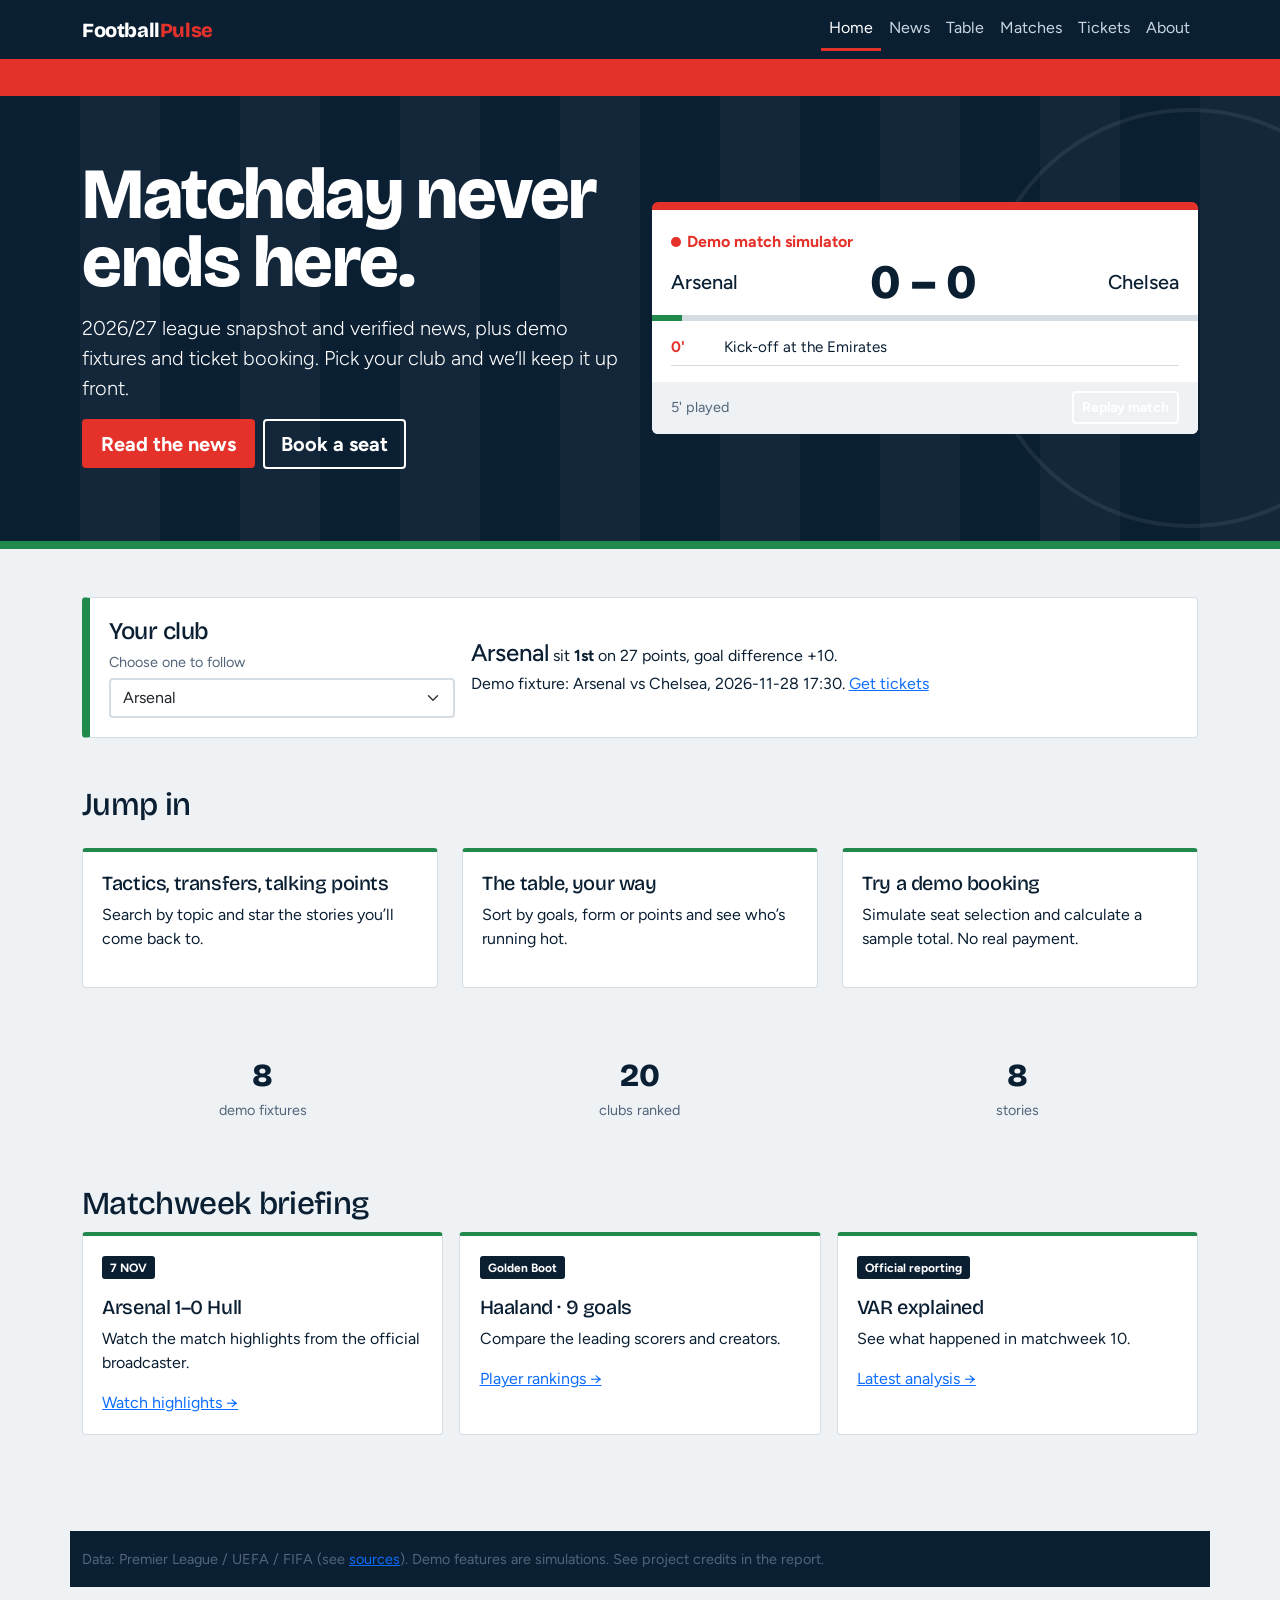
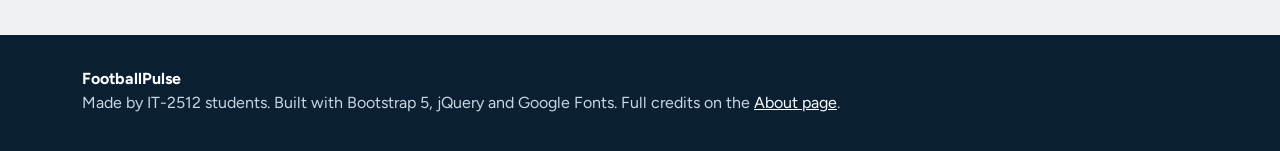
==== index.html @ cdb5df7a "Add files via upload" ====
<!DOCTYPE html><html lang="en"><head><meta charset="UTF-8"><meta name="viewport" content="width=device-width,initial-scale=1"><title>FootballPulse – Home</title><link href="https://cdn.jsdelivr.net/npm/bootstrap@5.3.3/dist/css/bootstrap.min.css" rel="stylesheet"><link href="https://fonts.googleapis.com/css2?family=Bricolage+Grotesque:wght@700;800&family=Figtree:wght@400;600;700&display=swap" rel="stylesheet"><link rel="stylesheet" href="css/style.css"></head><body data-page="index">
<div class="ticker" aria-hidden="true"><span>2026/27 Premier League · Official matchweek 10 reporting · Verified stats snapshot · Demo match simulator</span></div>
<header class="hero"><div class="container"><div class="row align-items-center g-4"><div class="col-lg-6"><h1>Matchday never ends here.</h1><p class="lead mt-3">2026/27 league snapshot and verified news, plus demo fixtures and ticket booking. Pick your club and we’ll keep it up front.</p><a href="news.html" class="btn btn-fp btn-lg me-2 mb-2">Read the news</a><a href="tickets.html" class="btn btn-line btn-lg mb-2">Book a seat</a></div>
<div class="col-lg-6"><div class="mc"><div class="mc-top"><p class="live mb-1">Demo match simulator</p><div class="d-flex justify-content-between align-items-center"><span class="h5 mb-0">Arsenal</span><span class="score" id="score">0 – 0</span><span class="h5 mb-0">Chelsea</span></div></div><div class="prog"><div id="prog"></div></div><ul class="evs" id="evs" aria-live="polite"><li><b>0'</b>Kick-off at the Emirates</li></ul><div class="mc-foot d-flex justify-content-between align-items-center"><span class="meta"><span id="clock">0</span>' played</span><button id="replay" class="btn btn-line btn-sm">Replay match</button></div></div></div></div></div></header>
<main class="container py-5">
<section class="follow mb-5"><div class="row align-items-center g-3"><div class="col-md-4"><h2 class="h4 mb-1">Your club</h2><label for="club" class="meta">Choose one to follow</label><select id="club" class="form-select mt-1"></select></div><div class="col-md-8" id="clubInfo"></div></div></section>
<h2 class="mb-4">Jump in</h2><div class="row g-4">
<div class="col-12 col-md-6 col-lg-4"><a href="news.html" class="fp-card text-decoration-none text-reset"><h3 class="h5">Tactics, transfers, talking points</h3><p>Search by topic and star the stories you’ll come back to.</p></a></div>
<div class="col-12 col-md-6 col-lg-4"><a href="stats.html" class="fp-card text-decoration-none text-reset"><h3 class="h5">The table, your way</h3><p>Sort by goals, form or points and see who’s running hot.</p></a></div>
<div class="col-12 col-lg-4"><a href="tickets.html" class="fp-card text-decoration-none text-reset"><h3 class="h5">Try a demo booking</h3><p>Simulate seat selection and calculate a sample total. No real payment.</p></a></div></div>
<div class="row text-center mt-5 g-3"><div class="col-4"><div class="total" data-n="8">0</div><p class="meta">demo fixtures</p></div><div class="col-4"><div class="total" data-n="20">0</div><p class="meta">clubs ranked</p></div><div class="col-4"><div class="total" data-n="8">0</div><p class="meta">stories</p></div></div><section class="mt-5"><h2>Matchweek briefing</h2><div class="row g-3"><div class="col-md-4"><div class="fp-card"><span class="tag">7 NOV</span><h3 class="h5 mt-3">Arsenal 1–0 Hull</h3><p>Watch the match highlights from the official broadcaster.</p><a href="news.html">Watch highlights →</a></div></div><div class="col-md-4"><div class="fp-card"><span class="tag">Golden Boot</span><h3 class="h5 mt-3">Haaland · 9 goals</h3><p>Compare the leading scorers and creators.</p><a href="stats.html">Player rankings →</a></div></div><div class="col-md-4"><div class="fp-card"><span class="tag">Official reporting</span><h3 class="h5 mt-3">VAR explained</h3><p>See what happened in matchweek 10.</p><a href="news.html">Latest analysis →</a></div></div></div></section></main>
<script src="https://cdn.jsdelivr.net/npm/jquery@3.7.1/dist/jquery.min.js"></script><script src="https://cdn.jsdelivr.net/npm/bootstrap@5.3.3/dist/js/bootstrap.bundle.min.js"></script><script src="js/data.js"></script><script src="js/layout.js"></script><script src="js/home.js"></script><footer class="container py-3"><small class="meta">Data: Premier League / UEFA / FIFA (see <a href="DATA_SOURCES.md">sources</a>). Demo features are simulations. See project credits in the report.</small></footer></body></html>
---- css/style.css ----
:root{--ink:#0b1f33;--paper:#eef2f5;--card:#fff;--red:#e4322b;--pitch:#1f8a4c;--line:#d5dde4;--mut:#52657a}
body{font-family:'Figtree',sans-serif;background:var(--paper);color:var(--ink)}
h1,h2,h3,h4,h5,.navbar-brand{font-family:'Bricolage Grotesque',sans-serif;letter-spacing:-.02em}
.navbar{background:var(--ink)}.navbar-brand{font-weight:800;color:#fff!important}.navbar-brand b{color:var(--red)}
.nav-link{color:#c9d6e2!important;border-bottom:3px solid transparent}.nav-link:hover{color:#fff!important}
.nav-link.active{color:#fff!important;border-bottom-color:var(--red)}
a:focus-visible,button:focus-visible,input:focus-visible,select:focus-visible,th:focus-visible{outline:3px solid var(--red)!important;outline-offset:2px;box-shadow:none!important}
.ticker{background:var(--red);color:#fff;overflow:hidden;white-space:nowrap;font-weight:600;padding:.4rem 0}
.ticker span{display:inline-block;padding-left:100%;animation:tick 40s linear infinite}
@keyframes tick{to{transform:translateX(-100%)}}
@media(prefers-reduced-motion:reduce){.ticker span{animation:none;padding-left:1rem}}
.hero{background:var(--ink);color:#fff;padding:4rem 0;border-bottom:8px solid var(--pitch)}
.hero h1{font-size:clamp(2.2rem,6vw,4.5rem);font-weight:800;max-width:14ch}
.scoreboard{background:#fff;color:var(--ink);border-radius:6px;padding:1.5rem;border-left:8px solid var(--red)}
.scoreboard .score{font-family:'Bricolage Grotesque';font-size:2.5rem;font-weight:800}
.live{color:var(--red);font-weight:700}.live::before{content:"";display:inline-block;width:.6rem;height:.6rem;border-radius:50%;background:var(--red);margin-right:.4rem;animation:pulse 1.2s infinite}
@keyframes pulse{50%{opacity:.2}}
.btn-fp{background:var(--red);color:#fff;font-weight:700;border:0;border-radius:4px;padding:.6rem 1.2rem;transition:transform .15s,background .15s}
.btn-fp:hover{background:#b8231d;color:#fff;transform:translateY(-2px)}
.btn-line{border:2px solid var(--ink);color:var(--ink);font-weight:700;border-radius:4px}.btn-line:hover{background:var(--ink);color:#fff}
.hero .btn-line{border-color:#fff;color:#fff}.hero .btn-line:hover{background:#fff;color:var(--ink)}
.fp-card{display:block;background:var(--card);border:1px solid var(--line);border-top:4px solid var(--pitch);border-radius:4px;padding:1.2rem;height:100%;transition:transform .2s,box-shadow .2s}
.fp-card:hover{transform:translateY(-4px);box-shadow:0 8px 20px rgba(11,31,51,.15)}
.tag{display:inline-block;background:var(--ink);color:#fff;font-size:.75rem;font-weight:700;padding:.15rem .5rem;border-radius:3px}
.meta{color:var(--mut);font-size:.9rem}
.page-head{padding:2.5rem 0 1rem}.page-head h1{font-weight:800;font-size:clamp(2rem,5vw,3rem)}
.custom-grid{display:grid;grid-template-columns:1fr;gap:1rem}
@media(min-width:768px){.custom-grid{grid-template-columns:repeat(2,1fr)}}
@media(min-width:1200px){.custom-grid{grid-template-columns:repeat(3,1fr)}}
.empty{text-align:center;padding:2.5rem;border:2px dashed var(--line);border-radius:6px;color:var(--mut)}
.table-fp{background:#fff}.table-fp th{background:var(--ink);color:#fff;cursor:pointer;white-space:nowrap}
.table-fp tr.top4 td:first-child{border-left:5px solid var(--pitch)}.table-fp tr.rel td:first-child{border-left:5px solid var(--red)}
.fx{background:#fff;border:1px solid var(--line);border-radius:4px;margin-bottom:.75rem}
.fx-head{width:100%;text-align:left;background:none;border:0;padding:1rem;font-weight:700;display:flex;justify-content:space-between;gap:1rem;flex-wrap:wrap}
.fx-body{display:none;padding:0 1rem 1rem}
.form-control,.form-select{border:2px solid var(--line);border-radius:4px}.form-control:focus,.form-select:focus{border-color:var(--ink);box-shadow:none}
.invalid-feedback{font-weight:600}.success-box{display:none;background:var(--pitch);color:#fff;padding:1rem;border-radius:4px;margin-bottom:1rem}
.total{font-family:'Bricolage Grotesque';font-size:2rem;font-weight:800}
footer{background:var(--ink);color:#c9d6e2;padding:2rem 0;margin-top:3rem}
#toTop{position:fixed;right:1rem;bottom:1rem;display:none;z-index:9}
.hero{background:var(--ink) repeating-linear-gradient(90deg,transparent 0 80px,rgba(255,255,255,.035) 80px 160px);position:relative;overflow:hidden}
.hero::after{content:"";position:absolute;right:-120px;top:50%;width:420px;height:420px;border:4px solid rgba(255,255,255,.07);border-radius:50%;transform:translateY(-50%);pointer-events:none}
.hero h1{max-width:12ch;line-height:.95}
.mc{background:#fff;color:var(--ink);border-radius:6px;border-top:8px solid var(--red);overflow:hidden;position:relative;z-index:1}
.mc-top{padding:1.2rem 1.2rem .6rem}.mc .score{font-family:'Bricolage Grotesque';font-size:3rem;font-weight:800;line-height:1}
.prog{height:6px;background:var(--line)}.prog div{height:100%;width:0;background:var(--pitch)}
.evs{list-style:none;margin:0;padding:.6rem 1.2rem 1rem;max-height:180px;overflow:auto}
.evs li{padding:.35rem 0;border-bottom:1px solid var(--line);display:flex;gap:.7rem;font-size:.95rem}.evs b{min-width:2.6rem;color:var(--red)}
.mc-foot{padding:.6rem 1.2rem;background:var(--paper)}
.follow{background:#fff;border:1px solid var(--line);border-left:8px solid var(--pitch);border-radius:4px;padding:1.2rem}
.btn-sm.btn-line.on{background:var(--ink);color:#fff}
.fp-card.feature{grid-column:1/-1;background:var(--ink);color:#fff;border-top-color:var(--red)}.fp-card.feature h2{font-size:clamp(1.6rem,4vw,2.6rem);max-width:22ch}.fp-card.feature .meta{color:#aebdcc}.fp-card.feature .tag{background:var(--red)}
.fp-card{position:relative}.star{position:absolute;top:.6rem;right:.8rem;background:none;border:0;font-size:1.3rem;color:var(--red)}
.form{display:inline-flex;gap:3px}.form i{width:10px;height:10px;border-radius:50%;display:inline-block}.fW{background:var(--pitch)}.fD{background:#9aa8b6}.fL{background:var(--red)}
.ptscell{position:relative;min-width:70px}.bar{position:absolute;left:0;bottom:0;height:4px;background:var(--pitch);opacity:.6;transition:width .4s}
.countdown{background:var(--ink);color:#fff;border-radius:4px;padding:1rem 1.2rem;margin-bottom:1.5rem;display:flex;justify-content:space-between;gap:1rem;flex-wrap:wrap;align-items:center;border-left:8px solid var(--red)}.countdown .big{font-family:'Bricolage Grotesque';font-size:1.8rem;font-weight:800}
.pitch{display:grid;grid-template-columns:1fr 1.4fr 1fr;grid-template-rows:auto 80px auto;gap:6px;background:var(--pitch);padding:8px;border-radius:6px}
.pitch .n{grid-column:1/4}.pitch .s{grid-column:1/4;grid-row:3}.pitch .w{grid-row:2}.pitch .e{grid-row:2;grid-column:3}.pitch .mid{grid-row:2;grid-column:2;border:2px solid rgba(255,255,255,.5);border-radius:4px}
.st{background:#fff;border:2px solid transparent;border-radius:4px;padding:.5rem;font-weight:700;line-height:1.1;transition:transform .15s}.st:hover{transform:scale(1.03)}.st.on{background:var(--red);color:#fff}
@media(max-width:575px){.mc .score{font-size:2.2rem}}

.video-wrap{position:relative;width:100%;aspect-ratio:16/9;background:#101820;border-radius:8px;overflow:hidden}.video-wrap iframe{width:100%;height:100%;border:0}.stat-number{font-size:2.6rem;font-weight:800;color:var(--pitch)}.stat-player{height:100%}th:focus-visible,button:focus-visible,a:focus-visible{outline:3px solid #84cc16;outline-offset:2px}@media(max-width:575px){.stat-number{font-size:2rem}}
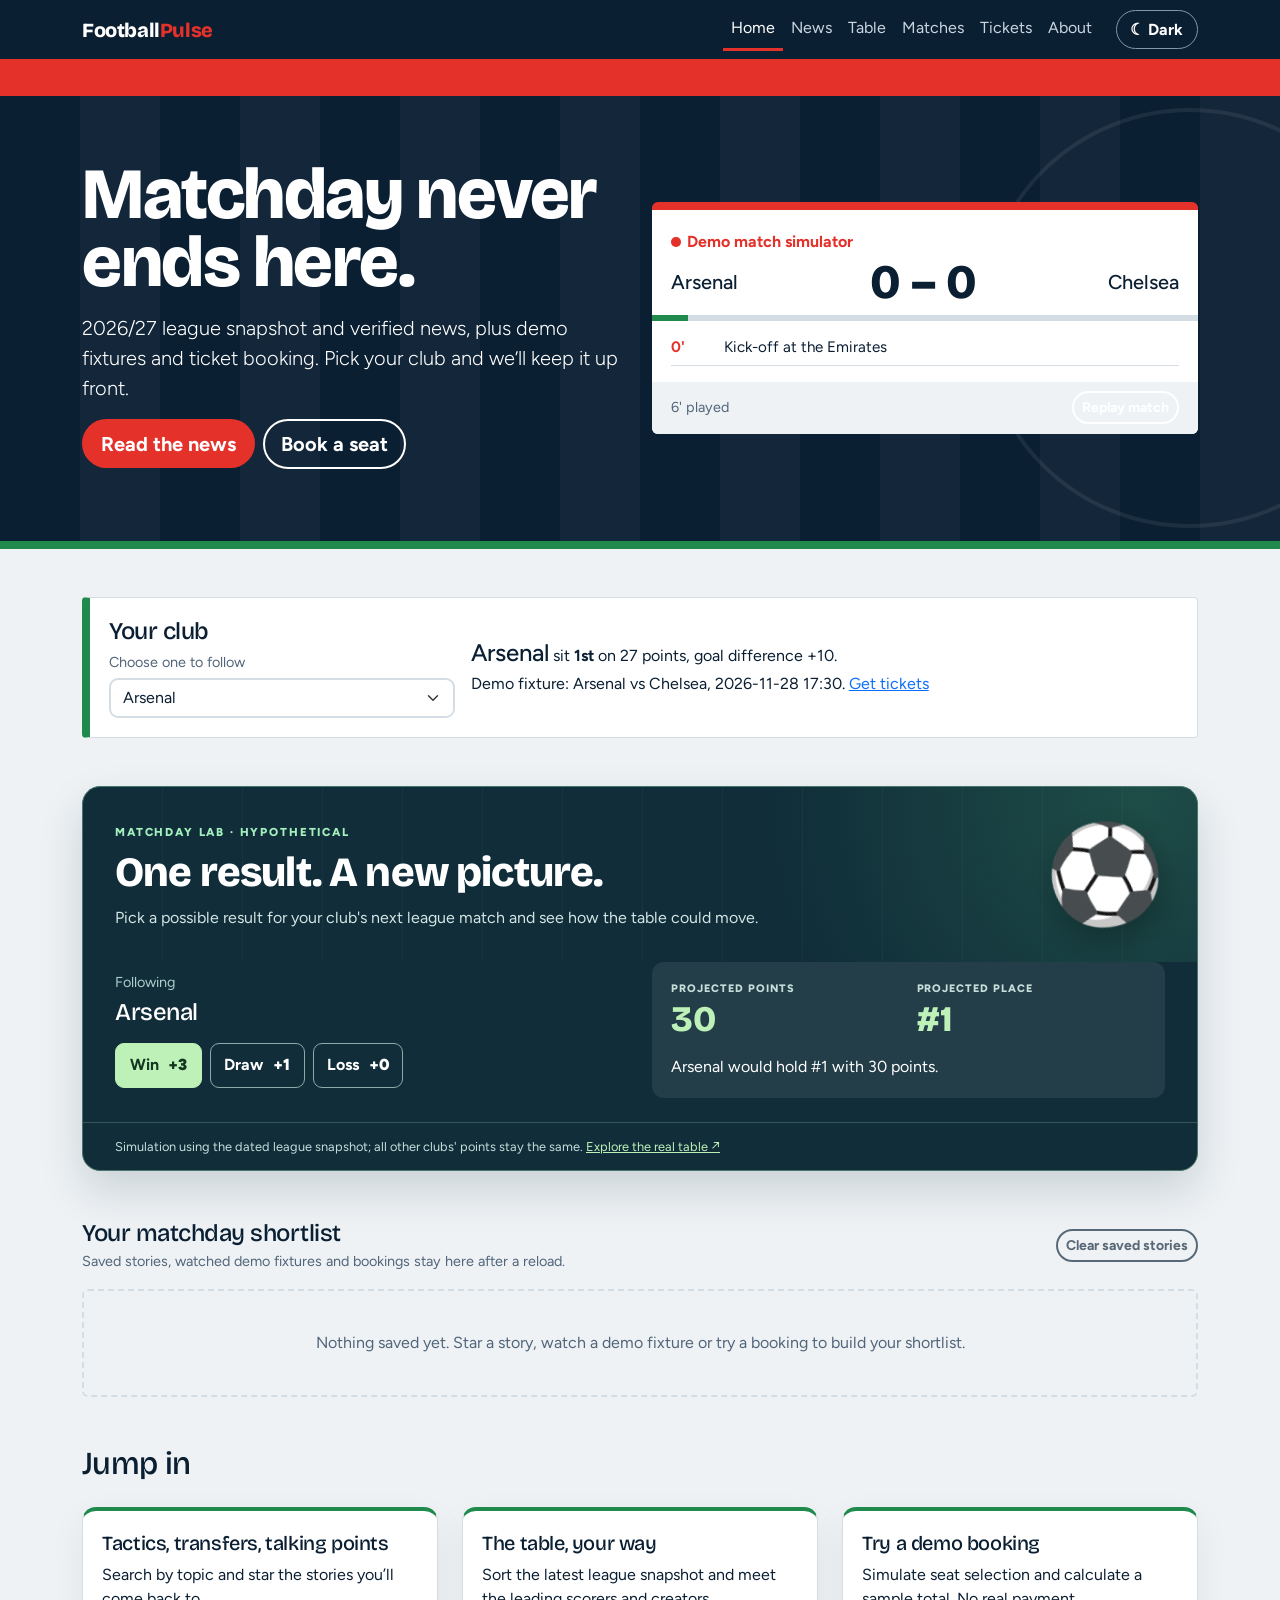
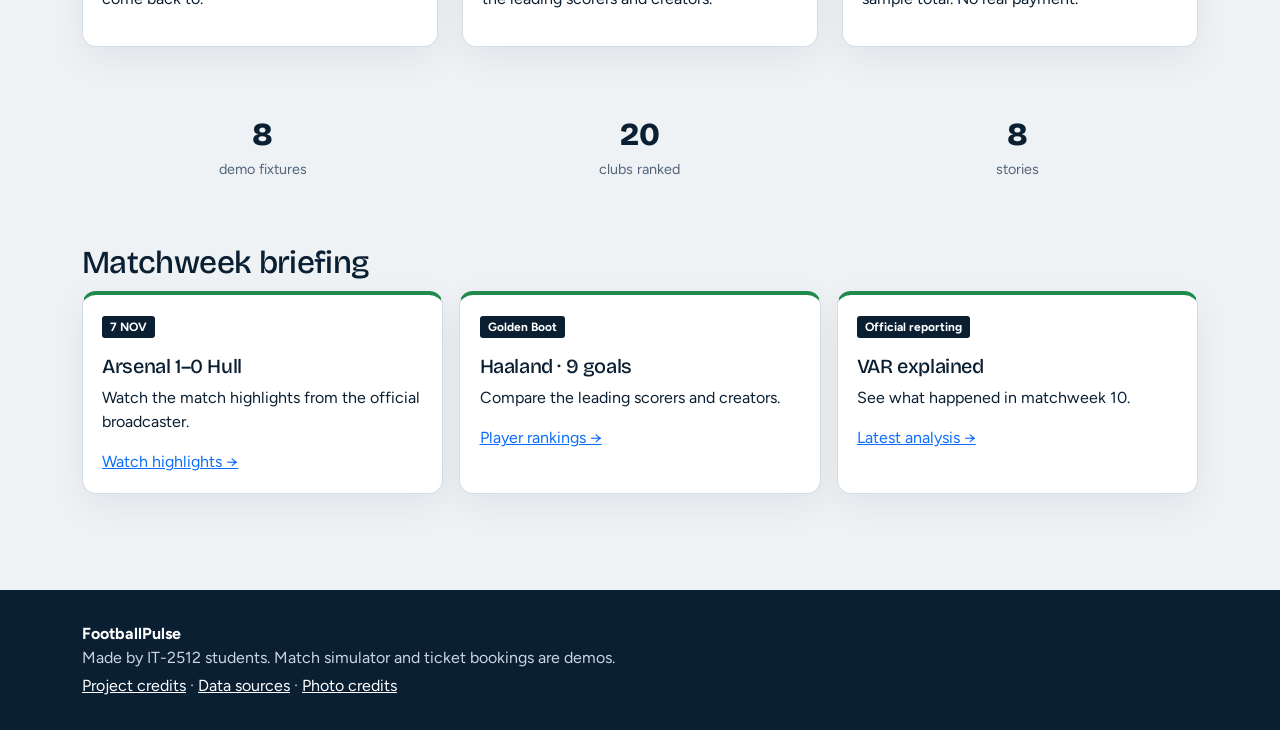
==== commit 19e8dc3b: "Improve FootballPulse pages and matchday features" ====
--- a/index.html
+++ b/index.html
@@ -1,12 +1,127 @@
-<!DOCTYPE html><html lang="en"><head><meta charset="UTF-8"><meta name="viewport" content="width=device-width,initial-scale=1"><title>FootballPulse – Home</title><link href="https://cdn.jsdelivr.net/npm/bootstrap@5.3.3/dist/css/bootstrap.min.css" rel="stylesheet"><link href="https://fonts.googleapis.com/css2?family=Bricolage+Grotesque:wght@700;800&family=Figtree:wght@400;600;700&display=swap" rel="stylesheet"><link rel="stylesheet" href="css/style.css"></head><body data-page="index">
-<div class="ticker" aria-hidden="true"><span>2026/27 Premier League · Official matchweek 10 reporting · Verified stats snapshot · Demo match simulator</span></div>
-<header class="hero"><div class="container"><div class="row align-items-center g-4"><div class="col-lg-6"><h1>Matchday never ends here.</h1><p class="lead mt-3">2026/27 league snapshot and verified news, plus demo fixtures and ticket booking. Pick your club and we’ll keep it up front.</p><a href="news.html" class="btn btn-fp btn-lg me-2 mb-2">Read the news</a><a href="tickets.html" class="btn btn-line btn-lg mb-2">Book a seat</a></div>
-<div class="col-lg-6"><div class="mc"><div class="mc-top"><p class="live mb-1">Demo match simulator</p><div class="d-flex justify-content-between align-items-center"><span class="h5 mb-0">Arsenal</span><span class="score" id="score">0 – 0</span><span class="h5 mb-0">Chelsea</span></div></div><div class="prog"><div id="prog"></div></div><ul class="evs" id="evs" aria-live="polite"><li><b>0'</b>Kick-off at the Emirates</li></ul><div class="mc-foot d-flex justify-content-between align-items-center"><span class="meta"><span id="clock">0</span>' played</span><button id="replay" class="btn btn-line btn-sm">Replay match</button></div></div></div></div></div></header>
-<main class="container py-5">
-<section class="follow mb-5"><div class="row align-items-center g-3"><div class="col-md-4"><h2 class="h4 mb-1">Your club</h2><label for="club" class="meta">Choose one to follow</label><select id="club" class="form-select mt-1"></select></div><div class="col-md-8" id="clubInfo"></div></div></section>
-<h2 class="mb-4">Jump in</h2><div class="row g-4">
-<div class="col-12 col-md-6 col-lg-4"><a href="news.html" class="fp-card text-decoration-none text-reset"><h3 class="h5">Tactics, transfers, talking points</h3><p>Search by topic and star the stories you’ll come back to.</p></a></div>
-<div class="col-12 col-md-6 col-lg-4"><a href="stats.html" class="fp-card text-decoration-none text-reset"><h3 class="h5">The table, your way</h3><p>Sort by goals, form or points and see who’s running hot.</p></a></div>
-<div class="col-12 col-lg-4"><a href="tickets.html" class="fp-card text-decoration-none text-reset"><h3 class="h5">Try a demo booking</h3><p>Simulate seat selection and calculate a sample total. No real payment.</p></a></div></div>
-<div class="row text-center mt-5 g-3"><div class="col-4"><div class="total" data-n="8">0</div><p class="meta">demo fixtures</p></div><div class="col-4"><div class="total" data-n="20">0</div><p class="meta">clubs ranked</p></div><div class="col-4"><div class="total" data-n="8">0</div><p class="meta">stories</p></div></div><section class="mt-5"><h2>Matchweek briefing</h2><div class="row g-3"><div class="col-md-4"><div class="fp-card"><span class="tag">7 NOV</span><h3 class="h5 mt-3">Arsenal 1–0 Hull</h3><p>Watch the match highlights from the official broadcaster.</p><a href="news.html">Watch highlights →</a></div></div><div class="col-md-4"><div class="fp-card"><span class="tag">Golden Boot</span><h3 class="h5 mt-3">Haaland · 9 goals</h3><p>Compare the leading scorers and creators.</p><a href="stats.html">Player rankings →</a></div></div><div class="col-md-4"><div class="fp-card"><span class="tag">Official reporting</span><h3 class="h5 mt-3">VAR explained</h3><p>See what happened in matchweek 10.</p><a href="news.html">Latest analysis →</a></div></div></div></section></main>
-<script src="https://cdn.jsdelivr.net/npm/jquery@3.7.1/dist/jquery.min.js"></script><script src="https://cdn.jsdelivr.net/npm/bootstrap@5.3.3/dist/js/bootstrap.bundle.min.js"></script><script src="js/data.js"></script><script src="js/layout.js"></script><script src="js/home.js"></script><footer class="container py-3"><small class="meta">Data: Premier League / UEFA / FIFA (see <a href="DATA_SOURCES.md">sources</a>). Demo features are simulations. See project credits in the report.</small></footer></body></html>
+<!DOCTYPE html>
+<html lang="en">
+
+<head>
+    <meta charset="UTF-8">
+    <meta name="viewport" content="width=device-width,initial-scale=1">
+    <title>FootballPulse – Home</title>
+    <link href="https://cdn.jsdelivr.net/npm/bootstrap@5.3.3/dist/css/bootstrap.min.css" rel="stylesheet">
+    <link
+        href="https://fonts.googleapis.com/css2?family=Bricolage+Grotesque:wght@700;800&family=Figtree:wght@400;600;700&display=swap"
+        rel="stylesheet">
+    <link rel="stylesheet" href="css/style.css">
+</head>
+
+<body data-page="index">
+    <div class="ticker" aria-hidden="true"><span>2026/27 Premier League · Official matchweek 10 reporting · Verified
+            stats snapshot · Demo match simulator</span></div>
+    <header class="hero">
+        <div class="container">
+            <div class="row align-items-center g-4">
+                <div class="col-lg-6">
+                    <h1>Matchday never ends here.</h1>
+                    <p class="lead mt-3">2026/27 league snapshot and verified news, plus demo fixtures and ticket
+                        booking. Pick your club and we’ll keep it up front.</p><a href="news.html"
+                        class="btn btn-fp btn-lg me-2 mb-2">Read the news</a><a href="tickets.html"
+                        class="btn btn-line btn-lg mb-2">Book a seat</a>
+                </div>
+                <div class="col-lg-6">
+                    <div class="mc">
+                        <div class="mc-top">
+                            <p class="live mb-1">Demo match simulator</p>
+                            <div class="d-flex justify-content-between align-items-center"><span
+                                    class="h5 mb-0">Arsenal</span><span class="score" id="score">0 – 0</span><span
+                                    class="h5 mb-0">Chelsea</span></div>
+                        </div>
+                        <div class="prog">
+                            <div id="prog"></div>
+                        </div>
+                        <ul class="evs" id="evs" aria-live="polite">
+                            <li><b>0'</b>Kick-off at the Emirates</li>
+                        </ul>
+                        <div class="mc-foot d-flex justify-content-between align-items-center"><span class="meta"><span
+                                    id="clock">0</span>' played</span><button id="replay"
+                                class="btn btn-line btn-sm">Replay match</button></div>
+                    </div>
+                </div>
+            </div>
+        </div>
+    </header>
+    <main class="container py-5">
+        <section class="follow mb-5">
+            <div class="row align-items-center g-3">
+                <div class="col-md-4">
+                    <h2 class="h4 mb-1">Your club</h2><label for="club" class="meta">Choose one to follow</label><select
+                        id="club" class="form-select mt-1"></select>
+                </div>
+                <div class="col-md-8" id="clubInfo"></div>
+            </div>
+        </section>
+        <section class="pulse-lab mb-5" aria-labelledby="pulseLabTitle">
+            <div class="pulse-lab-head"><div><span class="eyebrow">MATCHDAY LAB · HYPOTHETICAL</span><h2 id="pulseLabTitle">One result. A new picture.</h2><p class="mb-0">Pick a possible result for your club's next league match and see how the table could move.</p></div><div class="pulse-lab-ball" aria-hidden="true">⚽</div></div>
+            <div class="pulse-lab-body"><div><p class="meta mb-1">Following</p><h3 id="labClub" class="h4 mb-3">Arsenal</h3><div class="result-picks" role="group" aria-label="Hypothetical match result"><button class="result-pick" type="button" data-result="W">Win <strong>+3</strong></button><button class="result-pick" type="button" data-result="D">Draw <strong>+1</strong></button><button class="result-pick" type="button" data-result="L">Loss <strong>+0</strong></button></div></div><div class="lab-outcome" aria-live="polite"><div class="lab-metrics"><div><small>PROJECTED POINTS</small><strong id="labPoints">—</strong></div><div><small>PROJECTED PLACE</small><strong id="labRank">—</strong></div></div><p id="labInsight" class="mb-0"></p></div></div>
+            <p class="lab-note mb-0">Simulation using the dated league snapshot; all other clubs' points stay the same. <a href="stats.html">Explore the real table ↗</a></p>
+        </section>
+        <section class="mb-5" aria-labelledby="savedTitle"><div class="d-flex justify-content-between align-items-center flex-wrap gap-2 mb-3"><div><h2 class="h4 mb-1" id="savedTitle">Your matchday shortlist</h2><p class="meta mb-0">Saved stories, watched demo fixtures and bookings stay here after a reload.</p></div><button id="clearShortlist" class="btn btn-line btn-sm" type="button">Clear saved stories</button></div><div id="shortlist" class="row g-3"></div></section>
+        <h2 class="mb-4">Jump in</h2>
+        <div class="row g-4">
+            <div class="col-12 col-md-6 col-lg-4"><a href="news.html" class="fp-card text-decoration-none text-reset">
+                    <h3 class="h5">Tactics, transfers, talking points</h3>
+                    <p>Search by topic and star the stories you’ll come back to.</p>
+                </a></div>
+            <div class="col-12 col-md-6 col-lg-4"><a href="stats.html" class="fp-card text-decoration-none text-reset">
+                    <h3 class="h5">The table, your way</h3>
+                    <p>Sort the latest league snapshot and meet the leading scorers and creators.</p>
+                </a></div>
+            <div class="col-12 col-lg-4"><a href="tickets.html" class="fp-card text-decoration-none text-reset">
+                    <h3 class="h5">Try a demo booking</h3>
+                    <p>Simulate seat selection and calculate a sample total. No real payment.</p>
+                </a></div>
+        </div>
+        <div class="row text-center mt-5 g-3">
+            <div class="col-4">
+                <div class="total" data-n="8">0</div>
+                <p class="meta">demo fixtures</p>
+            </div>
+            <div class="col-4">
+                <div class="total" data-n="20">0</div>
+                <p class="meta">clubs ranked</p>
+            </div>
+            <div class="col-4">
+                <div class="total" data-n="8">0</div>
+                <p class="meta">stories</p>
+            </div>
+        </div>
+        <section class="mt-5">
+            <h2>Matchweek briefing</h2>
+            <div class="row g-3">
+                <div class="col-md-4">
+                    <div class="fp-card"><span class="tag">7 NOV</span>
+                        <h3 class="h5 mt-3">Arsenal 1–0 Hull</h3>
+                        <p>Watch the match highlights from the official broadcaster.</p><a href="news.html">Watch
+                            highlights →</a>
+                    </div>
+                </div>
+                <div class="col-md-4">
+                    <div class="fp-card"><span class="tag">Golden Boot</span>
+                        <h3 class="h5 mt-3">Haaland · 9 goals</h3>
+                        <p>Compare the leading scorers and creators.</p><a href="stats.html">Player rankings →</a>
+                    </div>
+                </div>
+                <div class="col-md-4">
+                    <div class="fp-card"><span class="tag">Official reporting</span>
+                        <h3 class="h5 mt-3">VAR explained</h3>
+                        <p>See what happened in matchweek 10.</p><a href="news.html">Latest analysis →</a>
+                    </div>
+                </div>
+            </div>
+        </section>
+    </main>
+    <script src="https://cdn.jsdelivr.net/npm/jquery@3.7.1/dist/jquery.min.js"></script>
+    <script src="https://cdn.jsdelivr.net/npm/bootstrap@5.3.3/dist/js/bootstrap.bundle.min.js"></script>
+    <script src="js/data.js"></script>
+    <script src="js/layout.js"></script>
+    <script src="js/home.js"></script>
+</body>
+
+</html>
--- a/css/style.css
+++ b/css/style.css
@@ -1,62 +1,770 @@
-:root{--ink:#0b1f33;--paper:#eef2f5;--card:#fff;--red:#e4322b;--pitch:#1f8a4c;--line:#d5dde4;--mut:#52657a}
-body{font-family:'Figtree',sans-serif;background:var(--paper);color:var(--ink)}
-h1,h2,h3,h4,h5,.navbar-brand{font-family:'Bricolage Grotesque',sans-serif;letter-spacing:-.02em}
-.navbar{background:var(--ink)}.navbar-brand{font-weight:800;color:#fff!important}.navbar-brand b{color:var(--red)}
-.nav-link{color:#c9d6e2!important;border-bottom:3px solid transparent}.nav-link:hover{color:#fff!important}
-.nav-link.active{color:#fff!important;border-bottom-color:var(--red)}
-a:focus-visible,button:focus-visible,input:focus-visible,select:focus-visible,th:focus-visible{outline:3px solid var(--red)!important;outline-offset:2px;box-shadow:none!important}
-.ticker{background:var(--red);color:#fff;overflow:hidden;white-space:nowrap;font-weight:600;padding:.4rem 0}
-.ticker span{display:inline-block;padding-left:100%;animation:tick 40s linear infinite}
-@keyframes tick{to{transform:translateX(-100%)}}
-@media(prefers-reduced-motion:reduce){.ticker span{animation:none;padding-left:1rem}}
-.hero{background:var(--ink);color:#fff;padding:4rem 0;border-bottom:8px solid var(--pitch)}
-.hero h1{font-size:clamp(2.2rem,6vw,4.5rem);font-weight:800;max-width:14ch}
-.scoreboard{background:#fff;color:var(--ink);border-radius:6px;padding:1.5rem;border-left:8px solid var(--red)}
-.scoreboard .score{font-family:'Bricolage Grotesque';font-size:2.5rem;font-weight:800}
-.live{color:var(--red);font-weight:700}.live::before{content:"";display:inline-block;width:.6rem;height:.6rem;border-radius:50%;background:var(--red);margin-right:.4rem;animation:pulse 1.2s infinite}
-@keyframes pulse{50%{opacity:.2}}
-.btn-fp{background:var(--red);color:#fff;font-weight:700;border:0;border-radius:4px;padding:.6rem 1.2rem;transition:transform .15s,background .15s}
-.btn-fp:hover{background:#b8231d;color:#fff;transform:translateY(-2px)}
-.btn-line{border:2px solid var(--ink);color:var(--ink);font-weight:700;border-radius:4px}.btn-line:hover{background:var(--ink);color:#fff}
-.hero .btn-line{border-color:#fff;color:#fff}.hero .btn-line:hover{background:#fff;color:var(--ink)}
-.fp-card{display:block;background:var(--card);border:1px solid var(--line);border-top:4px solid var(--pitch);border-radius:4px;padding:1.2rem;height:100%;transition:transform .2s,box-shadow .2s}
-.fp-card:hover{transform:translateY(-4px);box-shadow:0 8px 20px rgba(11,31,51,.15)}
-.tag{display:inline-block;background:var(--ink);color:#fff;font-size:.75rem;font-weight:700;padding:.15rem .5rem;border-radius:3px}
-.meta{color:var(--mut);font-size:.9rem}
-.page-head{padding:2.5rem 0 1rem}.page-head h1{font-weight:800;font-size:clamp(2rem,5vw,3rem)}
-.custom-grid{display:grid;grid-template-columns:1fr;gap:1rem}
-@media(min-width:768px){.custom-grid{grid-template-columns:repeat(2,1fr)}}
-@media(min-width:1200px){.custom-grid{grid-template-columns:repeat(3,1fr)}}
-.empty{text-align:center;padding:2.5rem;border:2px dashed var(--line);border-radius:6px;color:var(--mut)}
-.table-fp{background:#fff}.table-fp th{background:var(--ink);color:#fff;cursor:pointer;white-space:nowrap}
-.table-fp tr.top4 td:first-child{border-left:5px solid var(--pitch)}.table-fp tr.rel td:first-child{border-left:5px solid var(--red)}
-.fx{background:#fff;border:1px solid var(--line);border-radius:4px;margin-bottom:.75rem}
-.fx-head{width:100%;text-align:left;background:none;border:0;padding:1rem;font-weight:700;display:flex;justify-content:space-between;gap:1rem;flex-wrap:wrap}
-.fx-body{display:none;padding:0 1rem 1rem}
-.form-control,.form-select{border:2px solid var(--line);border-radius:4px}.form-control:focus,.form-select:focus{border-color:var(--ink);box-shadow:none}
-.invalid-feedback{font-weight:600}.success-box{display:none;background:var(--pitch);color:#fff;padding:1rem;border-radius:4px;margin-bottom:1rem}
-.total{font-family:'Bricolage Grotesque';font-size:2rem;font-weight:800}
-footer{background:var(--ink);color:#c9d6e2;padding:2rem 0;margin-top:3rem}
-#toTop{position:fixed;right:1rem;bottom:1rem;display:none;z-index:9}
-.hero{background:var(--ink) repeating-linear-gradient(90deg,transparent 0 80px,rgba(255,255,255,.035) 80px 160px);position:relative;overflow:hidden}
-.hero::after{content:"";position:absolute;right:-120px;top:50%;width:420px;height:420px;border:4px solid rgba(255,255,255,.07);border-radius:50%;transform:translateY(-50%);pointer-events:none}
-.hero h1{max-width:12ch;line-height:.95}
-.mc{background:#fff;color:var(--ink);border-radius:6px;border-top:8px solid var(--red);overflow:hidden;position:relative;z-index:1}
-.mc-top{padding:1.2rem 1.2rem .6rem}.mc .score{font-family:'Bricolage Grotesque';font-size:3rem;font-weight:800;line-height:1}
-.prog{height:6px;background:var(--line)}.prog div{height:100%;width:0;background:var(--pitch)}
-.evs{list-style:none;margin:0;padding:.6rem 1.2rem 1rem;max-height:180px;overflow:auto}
-.evs li{padding:.35rem 0;border-bottom:1px solid var(--line);display:flex;gap:.7rem;font-size:.95rem}.evs b{min-width:2.6rem;color:var(--red)}
-.mc-foot{padding:.6rem 1.2rem;background:var(--paper)}
-.follow{background:#fff;border:1px solid var(--line);border-left:8px solid var(--pitch);border-radius:4px;padding:1.2rem}
-.btn-sm.btn-line.on{background:var(--ink);color:#fff}
-.fp-card.feature{grid-column:1/-1;background:var(--ink);color:#fff;border-top-color:var(--red)}.fp-card.feature h2{font-size:clamp(1.6rem,4vw,2.6rem);max-width:22ch}.fp-card.feature .meta{color:#aebdcc}.fp-card.feature .tag{background:var(--red)}
-.fp-card{position:relative}.star{position:absolute;top:.6rem;right:.8rem;background:none;border:0;font-size:1.3rem;color:var(--red)}
-.form{display:inline-flex;gap:3px}.form i{width:10px;height:10px;border-radius:50%;display:inline-block}.fW{background:var(--pitch)}.fD{background:#9aa8b6}.fL{background:var(--red)}
-.ptscell{position:relative;min-width:70px}.bar{position:absolute;left:0;bottom:0;height:4px;background:var(--pitch);opacity:.6;transition:width .4s}
-.countdown{background:var(--ink);color:#fff;border-radius:4px;padding:1rem 1.2rem;margin-bottom:1.5rem;display:flex;justify-content:space-between;gap:1rem;flex-wrap:wrap;align-items:center;border-left:8px solid var(--red)}.countdown .big{font-family:'Bricolage Grotesque';font-size:1.8rem;font-weight:800}
-.pitch{display:grid;grid-template-columns:1fr 1.4fr 1fr;grid-template-rows:auto 80px auto;gap:6px;background:var(--pitch);padding:8px;border-radius:6px}
-.pitch .n{grid-column:1/4}.pitch .s{grid-column:1/4;grid-row:3}.pitch .w{grid-row:2}.pitch .e{grid-row:2;grid-column:3}.pitch .mid{grid-row:2;grid-column:2;border:2px solid rgba(255,255,255,.5);border-radius:4px}
-.st{background:#fff;border:2px solid transparent;border-radius:4px;padding:.5rem;font-weight:700;line-height:1.1;transition:transform .15s}.st:hover{transform:scale(1.03)}.st.on{background:var(--red);color:#fff}
-@media(max-width:575px){.mc .score{font-size:2.2rem}}
-
-.video-wrap{position:relative;width:100%;aspect-ratio:16/9;background:#101820;border-radius:8px;overflow:hidden}.video-wrap iframe{width:100%;height:100%;border:0}.stat-number{font-size:2.6rem;font-weight:800;color:var(--pitch)}.stat-player{height:100%}th:focus-visible,button:focus-visible,a:focus-visible{outline:3px solid #84cc16;outline-offset:2px}@media(max-width:575px){.stat-number{font-size:2rem}}
+:root {
+    --ink: #0b1f33;
+    --paper: #eef2f5;
+    --card: #fff;
+    --red: #e4322b;
+    --pitch: #1f8a4c;
+    --line: #d5dde4;
+    --mut: #52657a
+}
+
+body {
+    font-family: 'Figtree', sans-serif;
+    background: var(--paper);
+    color: var(--ink)
+}
+
+h1,
+h2,
+h3,
+h4,
+h5,
+.navbar-brand {
+    font-family: 'Bricolage Grotesque', sans-serif;
+    letter-spacing: -.02em
+}
+
+.navbar {
+    background: var(--ink)
+}
+
+.navbar-brand {
+    font-weight: 800;
+    color: #fff !important
+}
+
+.navbar-brand b {
+    color: var(--red)
+}
+
+.nav-link {
+    color: #c9d6e2 !important;
+    border-bottom: 3px solid transparent
+}
+
+.nav-link:hover {
+    color: #fff !important
+}
+
+.nav-link.active {
+    color: #fff !important;
+    border-bottom-color: var(--red)
+}
+
+a:focus-visible,
+button:focus-visible,
+input:focus-visible,
+select:focus-visible,
+th:focus-visible {
+    outline: 3px solid var(--red) !important;
+    outline-offset: 2px;
+    box-shadow: none !important
+}
+
+.ticker {
+    background: var(--red);
+    color: #fff;
+    overflow: hidden;
+    white-space: nowrap;
+    font-weight: 600;
+    padding: .4rem 0
+}
+
+.ticker span {
+    display: inline-block;
+    padding-left: 100%;
+    animation: tick 40s linear infinite
+}
+
+@keyframes tick {
+    to {
+        transform: translateX(-100%)
+    }
+}
+
+@media(prefers-reduced-motion:reduce) {
+    .ticker span {
+        animation: none;
+        padding-left: 1rem
+    }
+}
+
+.hero {
+    background: var(--ink);
+    color: #fff;
+    padding: 4rem 0;
+    border-bottom: 8px solid var(--pitch)
+}
+
+.hero h1 {
+    font-size: clamp(2.2rem, 6vw, 4.5rem);
+    font-weight: 800;
+    max-width: 14ch
+}
+
+.scoreboard {
+    background: #fff;
+    color: var(--ink);
+    border-radius: 6px;
+    padding: 1.5rem;
+    border-left: 8px solid var(--red)
+}
+
+.scoreboard .score {
+    font-family: 'Bricolage Grotesque';
+    font-size: 2.5rem;
+    font-weight: 800
+}
+
+.live {
+    color: var(--red);
+    font-weight: 700
+}
+
+.live::before {
+    content: "";
+    display: inline-block;
+    width: .6rem;
+    height: .6rem;
+    border-radius: 50%;
+    background: var(--red);
+    margin-right: .4rem;
+    animation: pulse 1.2s infinite
+}
+
+@keyframes pulse {
+    50% {
+        opacity: .2
+    }
+}
+
+.btn-fp {
+    background: var(--red);
+    color: #fff;
+    font-weight: 700;
+    border: 0;
+    border-radius: 4px;
+    padding: .6rem 1.2rem;
+    transition: transform .15s, background .15s
+}
+
+.btn-fp:hover {
+    background: #b8231d;
+    color: #fff;
+    transform: translateY(-2px)
+}
+
+.btn-line {
+    border: 2px solid var(--ink);
+    color: var(--ink);
+    font-weight: 700;
+    border-radius: 4px
+}
+
+.btn-line:hover {
+    background: var(--ink);
+    color: #fff
+}
+
+.hero .btn-line {
+    border-color: #fff;
+    color: #fff
+}
+
+.hero .btn-line:hover {
+    background: #fff;
+    color: var(--ink)
+}
+
+.fp-card {
+    display: block;
+    background: var(--card);
+    border: 1px solid var(--line);
+    border-top: 4px solid var(--pitch);
+    border-radius: 4px;
+    padding: 1.2rem;
+    height: 100%;
+    transition: transform .2s, box-shadow .2s
+}
+
+.fp-card:hover {
+    transform: translateY(-4px);
+    box-shadow: 0 8px 20px rgba(11, 31, 51, .15)
+}
+
+.tag {
+    display: inline-block;
+    background: var(--ink);
+    color: #fff;
+    font-size: .75rem;
+    font-weight: 700;
+    padding: .15rem .5rem;
+    border-radius: 3px
+}
+
+.meta {
+    color: var(--mut);
+    font-size: .9rem
+}
+
+.page-head {
+    padding: 2.5rem 0 1rem
+}
+
+.page-head h1 {
+    font-weight: 800;
+    font-size: clamp(2rem, 5vw, 3rem)
+}
+
+.custom-grid {
+    display: grid;
+    grid-template-columns: 1fr;
+    gap: 1rem
+}
+
+@media(min-width:768px) {
+    .custom-grid {
+        grid-template-columns: repeat(2, 1fr)
+    }
+}
+
+@media(min-width:1200px) {
+    .custom-grid {
+        grid-template-columns: repeat(3, 1fr)
+    }
+}
+
+.empty {
+    text-align: center;
+    padding: 2.5rem;
+    border: 2px dashed var(--line);
+    border-radius: 6px;
+    color: var(--mut)
+}
+
+.table-fp {
+    background: #fff
+}
+
+.table-fp th {
+    background: var(--ink);
+    color: #fff;
+    cursor: pointer;
+    white-space: nowrap
+}
+
+.table-fp tr.top4 td:first-child {
+    border-left: 5px solid var(--pitch)
+}
+
+.table-fp tr.rel td:first-child {
+    border-left: 5px solid var(--red)
+}
+
+.fx {
+    background: #fff;
+    border: 1px solid var(--line);
+    border-radius: 4px;
+    margin-bottom: .75rem
+}
+
+.fx-head {
+    width: 100%;
+    text-align: left;
+    background: none;
+    border: 0;
+    padding: 1rem;
+    font-weight: 700;
+    display: flex;
+    justify-content: space-between;
+    gap: 1rem;
+    flex-wrap: wrap
+}
+
+.fx-body {
+    display: none;
+    padding: 0 1rem 1rem
+}
+
+.form-control,
+.form-select {
+    border: 2px solid var(--line);
+    border-radius: 4px
+}
+
+.form-control:focus,
+.form-select:focus {
+    border-color: var(--ink);
+    box-shadow: none
+}
+
+.invalid-feedback {
+    font-weight: 600
+}
+
+.success-box {
+    display: none;
+    background: var(--pitch);
+    color: #fff;
+    padding: 1rem;
+    border-radius: 4px;
+    margin-bottom: 1rem
+}
+
+.total {
+    font-family: 'Bricolage Grotesque';
+    font-size: 2rem;
+    font-weight: 800
+}
+
+footer {
+    background: var(--ink);
+    color: #c9d6e2;
+    padding: 2rem 0;
+    margin-top: 3rem
+}
+
+#toTop {
+    position: fixed;
+    right: 1rem;
+    bottom: 1rem;
+    display: none;
+    z-index: 9
+}
+
+.hero {
+    background: var(--ink) repeating-linear-gradient(90deg, transparent 0 80px, rgba(255, 255, 255, .035) 80px 160px);
+    position: relative;
+    overflow: hidden
+}
+
+.hero::after {
+    content: "";
+    position: absolute;
+    right: -120px;
+    top: 50%;
+    width: 420px;
+    height: 420px;
+    border: 4px solid rgba(255, 255, 255, .07);
+    border-radius: 50%;
+    transform: translateY(-50%);
+    pointer-events: none
+}
+
+.hero h1 {
+    max-width: 12ch;
+    line-height: .95
+}
+
+.mc {
+    background: #fff;
+    color: var(--ink);
+    border-radius: 6px;
+    border-top: 8px solid var(--red);
+    overflow: hidden;
+    position: relative;
+    z-index: 1
+}
+
+.mc-top {
+    padding: 1.2rem 1.2rem .6rem
+}
+
+.mc .score {
+    font-family: 'Bricolage Grotesque';
+    font-size: 3rem;
+    font-weight: 800;
+    line-height: 1
+}
+
+.prog {
+    height: 6px;
+    background: var(--line)
+}
+
+.prog div {
+    height: 100%;
+    width: 0;
+    background: var(--pitch)
+}
+
+.evs {
+    list-style: none;
+    margin: 0;
+    padding: .6rem 1.2rem 1rem;
+    max-height: 180px;
+    overflow: auto
+}
+
+.evs li {
+    padding: .35rem 0;
+    border-bottom: 1px solid var(--line);
+    display: flex;
+    gap: .7rem;
+    font-size: .95rem
+}
+
+.evs b {
+    min-width: 2.6rem;
+    color: var(--red)
+}
+
+.mc-foot {
+    padding: .6rem 1.2rem;
+    background: var(--paper)
+}
+
+.follow {
+    background: #fff;
+    border: 1px solid var(--line);
+    border-left: 8px solid var(--pitch);
+    border-radius: 4px;
+    padding: 1.2rem
+}
+
+.btn-sm.btn-line.on {
+    background: var(--ink);
+    color: #fff
+}
+
+.fp-card.feature {
+    grid-column: 1/-1;
+    background: var(--ink);
+    color: #fff;
+    border-top-color: var(--red)
+}
+
+.fp-card.feature h2 {
+    font-size: clamp(1.6rem, 4vw, 2.6rem);
+    max-width: 22ch
+}
+
+.fp-card.feature .meta {
+    color: #aebdcc
+}
+
+.fp-card.feature .tag {
+    background: var(--red)
+}
+
+.fp-card {
+    position: relative
+}
+
+.star {
+    position: absolute;
+    top: .6rem;
+    right: .8rem;
+    background: none;
+    border: 0;
+    font-size: 1.3rem;
+    color: var(--red)
+}
+
+.form {
+    display: inline-flex;
+    gap: 3px
+}
+
+.form i {
+    width: 10px;
+    height: 10px;
+    border-radius: 50%;
+    display: inline-block
+}
+
+.fW {
+    background: var(--pitch)
+}
+
+.fD {
+    background: #9aa8b6
+}
+
+.fL {
+    background: var(--red)
+}
+
+.ptscell {
+    position: relative;
+    min-width: 70px
+}
+
+.bar {
+    position: absolute;
+    left: 0;
+    bottom: 0;
+    height: 4px;
+    background: var(--pitch);
+    opacity: .6;
+    transition: width .4s
+}
+
+.countdown {
+    background: var(--ink);
+    color: #fff;
+    border-radius: 4px;
+    padding: 1rem 1.2rem;
+    margin-bottom: 1.5rem;
+    display: flex;
+    justify-content: space-between;
+    gap: 1rem;
+    flex-wrap: wrap;
+    align-items: center;
+    border-left: 8px solid var(--red)
+}
+
+.countdown .big {
+    font-family: 'Bricolage Grotesque';
+    font-size: 1.8rem;
+    font-weight: 800
+}
+
+.pitch {
+    display: grid;
+    grid-template-columns: 1fr 1.4fr 1fr;
+    grid-template-rows: auto 80px auto;
+    gap: 6px;
+    background: var(--pitch);
+    padding: 8px;
+    border-radius: 6px
+}
+
+.pitch .n {
+    grid-column: 1/4
+}
+
+.pitch .s {
+    grid-column: 1/4;
+    grid-row: 3
+}
+
+.pitch .w {
+    grid-row: 2
+}
+
+.pitch .e {
+    grid-row: 2;
+    grid-column: 3
+}
+
+.pitch .mid {
+    grid-row: 2;
+    grid-column: 2;
+    border: 2px solid rgba(255, 255, 255, .5);
+    border-radius: 4px
+}
+
+.st {
+    background: #fff;
+    border: 2px solid transparent;
+    border-radius: 4px;
+    padding: .5rem;
+    font-weight: 700;
+    line-height: 1.1;
+    transition: transform .15s
+}
+
+.st:hover {
+    transform: scale(1.03)
+}
+
+.st.on {
+    background: var(--red);
+    color: #fff
+}
+
+@media(max-width:575px) {
+    .mc .score {
+        font-size: 2.2rem
+    }
+}
+
+.video-wrap {
+    position: relative;
+    width: 100%;
+    aspect-ratio: 16/9;
+    background: #101820;
+    border-radius: 8px;
+    overflow: hidden
+}
+
+.video-wrap iframe {
+    width: 100%;
+    height: 100%;
+    border: 0
+}
+
+.stat-number {
+    font-size: 2.6rem;
+    font-weight: 800;
+    color: var(--pitch)
+}
+
+.stat-player {
+    height: 100%
+}
+
+th:focus-visible,
+button:focus-visible,
+a:focus-visible {
+    outline: 3px solid #84cc16;
+    outline-offset: 2px
+}
+
+@media(max-width:575px) {
+    .stat-number {
+        font-size: 2rem
+    }
+}
+
+/* Final release: shared colours, richer cards and clear interactive states. */
+html[data-theme="dark"] {
+    --ink: #f0f6f8;
+    --paper: #0d1922;
+    --card: #162734;
+    --line: #34505e;
+    --mut: #b8cad3;
+    --pitch: #54c88a;
+    --red: #ff685f;
+}
+
+body { min-width: 320px; }
+.navbar, footer { background: #0b1f33; }
+.theme-toggle { border: 1px solid #7f98aa; border-radius: 999px; background: transparent; color: #fff; padding: .4rem .85rem; font-weight: 700; white-space: nowrap; }
+.theme-toggle:hover { background: #233d50; }
+.page-head { padding-top: 3rem; }
+.page-head h1 { line-height: 1.03; }
+.page-head::before { content: 'FOOTBALLPULSE / 2026–27'; display: block; color: var(--red); font-size: .75rem; font-weight: 800; letter-spacing: .18em; margin-bottom: .7rem; }
+.fp-card { background: var(--card); border-radius: 14px; box-shadow: 0 12px 36px rgba(5,25,40,.06); }
+.fp-card:hover { box-shadow: 0 14px 32px rgba(5,25,40,.16); }
+.btn-fp { border-radius: 999px; }
+.btn-line { border-color: var(--ink); color: var(--ink); border-radius: 999px; }
+.form-control, .form-select { background-color: var(--card); color: var(--ink); border-color: var(--line); border-radius: 9px; }
+.form-control:focus, .form-select:focus { background-color: var(--card); color: var(--ink); border-color: var(--pitch); }
+.form-control::placeholder { color: var(--mut); }
+.table-fp { --bs-table-bg: var(--card); --bs-table-color: var(--ink); --bs-table-border-color: var(--line); --bs-table-hover-bg: rgba(35,139,86,.11); --bs-table-hover-color: var(--ink); border-radius: 12px; overflow: hidden; }
+.table-fp th { background: #0b1f33; padding: .35rem .5rem; }
+.table-fp td { background: var(--card); color: var(--ink); padding: .8rem .5rem; }
+.sort-head { color: #fff; background: transparent; border: 0; font-weight: 800; min-width: 2rem; padding: .4rem; }
+.sort-head:hover { color: #a4f2c4; }
+.club-cell { text-align: left; font-weight: 800; min-width: 200px; }
+.club-mark { display: inline-grid; place-items: center; width: 2rem; height: 2rem; margin-right: .6rem; border-radius: 50%; background: #dcefe5; border: 2px solid #62ae84; color: #153827; font-size: .65rem; vertical-align: middle; }
+.table-fp tr:nth-child(4n+2) .club-mark { background: #ffe4d3; border-color: #e59863; color: #542707; }
+.table-fp tr:nth-child(4n+3) .club-mark { background: #d9e7ff; border-color: #7d9ed2; color: #172d56; }
+.table-fp tr:nth-child(4n+4) .club-mark { background: #f2dff2; border-color: #b081ae; color: #422045; }
+.stat-player { display: grid; grid-template-columns: minmax(0,1fr) 42%; min-height: 215px; overflow: hidden; gap: .3rem; padding: 1.1rem 0 0 1.1rem; }
+.stat-player .player-copy { position: relative; z-index: 1; padding-bottom: 1.1rem; }
+.stat-player h3 { overflow-wrap: anywhere; }
+.player-portrait { min-width: 0; align-self: stretch; display: grid; place-items: end center; position: relative; background: radial-gradient(circle at 70% 36%, #e3f0dd, #b8d9bd 68%, #81b98d); border-radius: 70% 0 0 0; overflow: hidden; }
+.player-photo { width: 100%; height: 100%; object-fit: cover; object-position: center top; }
+.player-initial { align-self: center; justify-self: center; color: #315744; font: 800 3.2rem 'Bricolage Grotesque', sans-serif; }
+.photo-credit { position: absolute; bottom: .3rem; right: .35rem; padding: .1rem .3rem; border-radius: 3px; background: rgba(5,24,34,.8); color: #fff; font-size: .62rem; text-decoration: none; }
+.photo-credit:hover { color: #fff; text-decoration: underline; }
+.pitch { padding: 12px; gap: 9px; background: repeating-linear-gradient(90deg, #187b43 0 34px, #218c4d 34px 68px); border-radius: 14px; box-shadow: inset 0 0 0 3px rgba(255,255,255,.15); }
+.pitch .mid { position: relative; border-color: rgba(255,255,255,.75); }
+.pitch .mid::after { content: ''; width: 38px; height: 38px; border: 2px solid rgba(255,255,255,.8); border-radius: 50%; position: absolute; left: 50%; top: 50%; transform: translate(-50%,-50%); }
+.st { position: relative; background: #eaf6ed; border-radius: 8px; border: 2px solid #b6dcc2; transition: transform .18s, background .18s, box-shadow .18s, border-color .18s; }
+.st.on { background: #ffefbe; color: #142c1d; border-color: #ffbf3f; box-shadow: 0 0 0 3px rgba(255,221,95,.4), 0 0 22px rgba(255,230,114,.9); transform: scale(1.025); }
+.st.on::before { content: '✓'; display: inline-grid; place-items: center; position: absolute; top: .3rem; right: .4rem; width: 1.15rem; height: 1.15rem; border-radius: 50%; color: #fff; background: #155f3c; font-size: .7rem; }
+.stand-feedback { color: var(--ink); font-weight: 800; margin-bottom: 1rem; }
+.booking-count { display: inline-grid; place-items: center; min-width: 1.5rem; border-radius: 99px; background: var(--red); color: #fff; font-size: .75rem; padding: .15rem .3rem; }
+.booking-item { display: flex; align-items: start; justify-content: space-between; gap: 1rem; padding: .8rem 0; border-top: 1px solid var(--line); }
+.booking-item strong { font-size: .9rem; }
+.booking-price { font-weight: 800; color: var(--pitch); }
+body[data-page="tickets"] .col-lg-5 > .fp-card { height: auto; }
+html[data-theme="dark"] .mc, html[data-theme="dark"] .scoreboard, html[data-theme="dark"] .follow, html[data-theme="dark"] .fx { background: var(--card); color: var(--ink); }
+html[data-theme="dark"] .hero { background: #0b1f33 repeating-linear-gradient(90deg, transparent 0 80px, rgba(255,255,255,.035) 80px 160px); color: #fff; }
+html[data-theme="dark"] .countdown { background: #203746; color: #fff; }
+html[data-theme="dark"] .mc-foot { background: #203746; }
+html[data-theme="dark"] .tag { background: #305368; color: #fff; }
+html[data-theme="dark"] .btn-line:hover { background: var(--ink); color: #0d1922; }
+html[data-theme="dark"] .hero .btn-line { color: #fff; border-color: #fff; }
+html[data-theme="dark"] .fp-card.feature { background: #15364a; }
+html[data-theme="dark"] .highlights-section { background: var(--card); border-color: var(--line); }
+html[data-theme="dark"] .highlight-item { background: #203746; border-color: var(--line); color: var(--ink); }
+html[data-theme="dark"] .highlight-item:hover, html[data-theme="dark"] .highlight-item.active { background: #295443; border-color: var(--pitch); color: #fff; }
+html[data-theme="dark"] .fx-head { color: var(--ink); }
+html[data-theme="dark"] main a:not(.btn):not(.photo-credit), html[data-theme="dark"] .fp-card a:not(.btn) { color: #a6ebc4; }
+@media(max-width:575px) { .stat-player { min-height: 190px; } .table-fp { font-size: .85rem; } .club-cell { min-width: 160px; } }
+@media(prefers-reduced-motion:reduce) { .fp-card, .st, .btn-fp { transition: none; } .live::before { animation: none; } }
+
+/* Matchday tools */
+.eyebrow { display: inline-block; color: var(--red); font-size: .72rem; font-weight: 800; letter-spacing: .16em; margin-bottom: .45rem; }
+.section-heading { display: flex; justify-content: space-between; align-items: start; flex-wrap: wrap; gap: 1rem; margin-bottom: 1.15rem; }
+.section-heading h2 { font-weight: 800; margin-bottom: .25rem; }
+.count-pill { display: inline-grid; place-items: center; min-width: 1.7rem; min-height: 1.7rem; padding: .15rem .55rem; border-radius: 999px; background: var(--red); color: #fff; font: 800 .8rem 'Figtree', sans-serif; vertical-align: middle; }
+.favorites-section, .fixture-planner, .club-comparison, .route-finder { padding: clamp(1.2rem, 3vw, 2rem); border: 1px solid var(--line); border-radius: 18px; background: var(--card); box-shadow: 0 12px 36px rgba(5,25,40,.06); }
+.favorites-section { border-top: 6px solid var(--red); }
+.favorite-card, .watch-card, .site-key-card { height: 100%; padding: 1.15rem; border-radius: 12px; border: 1px solid var(--line); background: var(--paper); }
+.favorite-card { display: flex; flex-direction: column; border-left: 4px solid var(--red); }
+.favorite-card-top, .favorite-card-actions { display: flex; align-items: center; justify-content: space-between; gap: .6rem; }
+.favorite-card-top { margin-bottom: 1rem; }
+.favorite-card h3 { font-weight: 800; }
+.favorite-card p { font-size: .92rem; }
+.favorite-card-actions { margin-top: auto; }
+.favorite-card-actions a { font-weight: 800; }
+.favorites-empty { background: var(--paper); }
+.pulse-lab { overflow: hidden; border-radius: 18px; background: #102d39; color: #fff; border: 1px solid #47776b; box-shadow: 0 20px 44px rgba(7,36,41,.15); }
+.pulse-lab .eyebrow { color: #a4f0bd; }
+.pulse-lab-head { display: flex; justify-content: space-between; gap: 1rem; align-items: center; padding: clamp(1.25rem, 3vw, 2rem); background: radial-gradient(circle at 95% 5%, rgba(89,211,131,.19), transparent 35%), repeating-linear-gradient(90deg, transparent 0 79px, rgba(255,255,255,.035) 79px 80px); }
+.pulse-lab-head h2 { font-size: clamp(1.65rem, 4vw, 2.6rem); font-weight: 800; }
+.pulse-lab-head p { color: #d2e4e3; }
+.pulse-lab-ball { font-size: clamp(3rem, 9vw, 6rem); line-height: 1; transform: rotate(-15deg); filter: drop-shadow(0 12px 14px rgba(0,0,0,.25)); }
+.pulse-lab-body { display: grid; grid-template-columns: 1fr 1fr; gap: 1.5rem; align-items: center; padding: 0 clamp(1.25rem, 3vw, 2rem) 1.5rem; }
+.pulse-lab .meta { color: #adcecc; }
+.result-picks { display: flex; gap: .5rem; flex-wrap: wrap; }
+.result-pick { display: inline-flex; gap: .6rem; align-items: center; padding: .6rem .85rem; border-radius: 9px; border: 1px solid #8ea9a8; background: transparent; color: #fff; font-weight: 700; transition: transform .18s, background .18s; }
+.result-pick:hover { transform: translateY(-2px); border-color: #adf0b9; }
+.result-pick.active { background: #bdf1b8; border-color: #bdf1b8; color: #123622; }
+.lab-outcome { padding: 1.2rem; border-radius: 12px; background: rgba(255,255,255,.08); }
+.lab-metrics { display: grid; grid-template-columns: 1fr 1fr; gap: 1rem; margin-bottom: .9rem; }
+.lab-metrics small { display: block; font-size: .68rem; letter-spacing: .09em; color: #c5deda; font-weight: 800; }
+.lab-metrics strong { display: block; font: 800 2.25rem 'Bricolage Grotesque', sans-serif; color: #bdf1b8; }
+.lab-note { padding: .85rem clamp(1.25rem, 3vw, 2rem); border-top: 1px solid #35585d; color: #c5deda; font-size: .8rem; }
+.lab-note a { color: #bdf1b8; }
+.fixture-planner { border-top: 6px solid var(--pitch); }
+.planner-check { padding: .85rem 1rem .85rem 2.4rem; border: 1px solid var(--line); border-radius: 9px; background: var(--paper); font-weight: 700; }
+.planner-check .form-check-input { margin-left: -1.4rem; }
+.fx { background: var(--card); border-radius: 12px; overflow: hidden; }
+.fx-head { align-items: center; color: var(--ink); }
+.fx-head:hover { background: rgba(45,143,83,.08); }
+.fx-head[aria-expanded="true"] { border-bottom: 1px solid var(--line); }
+.fixture-vs { color: var(--red); font-weight: 800; }
+.fixture-competition { display: block; font-size: .75rem; color: var(--mut); font-weight: 600; margin-top: .25rem; }
+.fixture-date { color: var(--mut); font-size: .85rem; }
+.fixture-actions { display: flex; flex-wrap: wrap; gap: .5rem; }
+.watch-card { border-left: 4px solid var(--pitch); }
+.watch-card h3 { font-weight: 800; }
+.club-comparison { border-top: 6px solid var(--red); }
+.comparison-top { display: grid; grid-template-columns: 1fr auto 1fr; align-items: center; text-align: center; gap: .5rem; padding: 1rem; border-radius: 12px; color: #fff; background: #102d39; }
+.comparison-top strong { display: block; font-family: 'Bricolage Grotesque', sans-serif; font-size: clamp(.95rem, 2vw, 1.3rem); }
+.comparison-top small { display: block; color: #b5d1cb; }
+.comparison-top > span { color: #a5edb4; font-size: .75rem; font-weight: 800; }
+.comparison-metric { margin-top: 1rem; }
+.comparison-metric > span { display: block; text-align: center; font-size: .8rem; font-weight: 800; color: var(--mut); text-transform: uppercase; letter-spacing: .08em; }
+.comparison-line { display: grid; grid-template-columns: 2rem 1fr 1fr 2rem; gap: .5rem; align-items: center; text-align: center; }
+.comparison-track { height: 12px; border-radius: 99px; background: var(--paper); overflow: hidden; }
+.comparison-track:first-of-type { transform: scaleX(-1); }
+.comparison-track i { display: block; height: 100%; border-radius: inherit; transition: width .35s; }
+.comparison-track i.first { background: var(--red); }
+.comparison-track i.second { background: var(--pitch); }
+.table-fp tr.compared-club td { box-shadow: inset 0 0 0 999px rgba(239,169,47,.11); }
+.route-finder { border-top: 6px solid var(--pitch); }
+.route-finder h2 { font-size: clamp(1.7rem, 4vw, 2.4rem); font-weight: 800; }
+.route-buttons { display: flex; flex-wrap: wrap; gap: .6rem; }
+.route-choice { padding: .65rem 1rem; border: 1px solid var(--line); border-radius: 999px; background: var(--paper); color: var(--ink); font-weight: 800; }
+.route-choice:hover, .route-choice.active { background: var(--pitch); border-color: var(--pitch); color: #073622; }
+html:not([data-theme="dark"]) .route-choice:hover, html:not([data-theme="dark"]) .route-choice.active { color: #fff; }
+.route-result { margin-top: 1.4rem; padding: 1.3rem; border-radius: 12px; background: var(--paper); }
+.route-result-top { display: flex; align-items: center; gap: 1rem; }
+.route-result-icon, .site-key-icon { display: inline-grid; place-items: center; width: 3rem; height: 3rem; flex: none; border-radius: 50%; background: #ccefd8; color: #145338; font-size: 1.5rem; font-weight: 800; }
+.route-steps { display: grid; grid-template-columns: repeat(3, 1fr); gap: .75rem; list-style-position: inside; padding: 0; margin: 1.3rem 0 0; }
+.route-steps li { padding: .9rem; border: 1px solid var(--line); border-radius: 9px; background: var(--card); font-weight: 700; }
+.site-key-card { background: var(--card); }
+.site-key-icon { margin-bottom: 1rem; }
+.site-key-card h3 { font-weight: 800; }
+@media(max-width:767px) { .pulse-lab-body { grid-template-columns: 1fr; } .route-steps { grid-template-columns: 1fr; } .pulse-lab-ball { display: none; } }
+@media(max-width:400px) { .comparison-line { gap: .25rem; } .favorite-card-actions { align-items: start; } }
+@media(prefers-reduced-motion:reduce) { .result-pick, .comparison-track i { transition: none; } }
+
